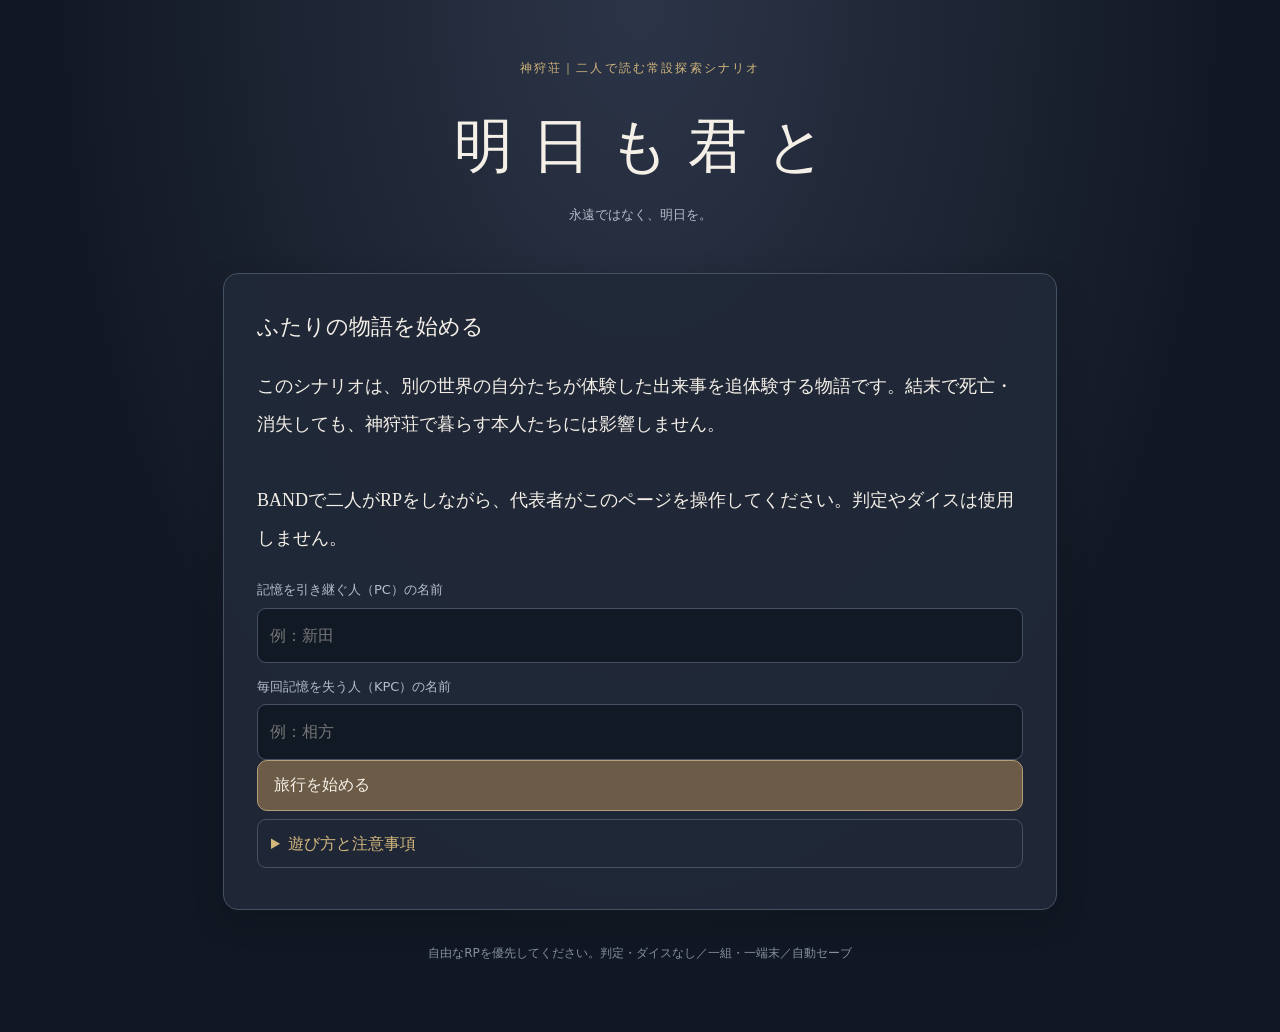
==== AshitaMoKimiTo/index.html @ 6ab19346 "Add files via upload" ====
<!doctype html><html lang="ja"><head><meta charset="utf-8"><meta name="viewport" content="width=device-width,initial-scale=1"><meta name="theme-color" content="#141923"><title>明日も君と｜神狩荘 常設シナリオ</title><link rel="stylesheet" href="style.css"></head><body><div class="shell"><header><span class="eyebrow">神狩荘｜二人で読む常設探索シナリオ</span><h1>明日も君と</h1><p class="tagline">永遠ではなく、明日を。</p></header><main id="app" aria-live="polite"></main><footer>自由なRPを優先してください。判定・ダイスなし／一組・一端末／自動セーブ</footer></div><script src="data.js"></script><script src="app.js"></script></body></html>
---- AshitaMoKimiTo/style.css ----
:root{color-scheme:dark;--bg:#121823;--panel:#202938;--panel2:#293444;--ink:#f4efe7;--muted:#b4bdc9;--edge:#445162;--gold:#d3b77c;--danger:#d3a0a3}*{box-sizing:border-box}body{margin:0;background:radial-gradient(ellipse at 50% 0,#2c3548,var(--bg) 65%);color:var(--ink);font-family:system-ui,-apple-system,"Hiragino Kaku Gothic ProN","Yu Gothic",sans-serif;line-height:1.85}.shell{max-width:870px;margin:auto;padding:28px 18px 50px}header{text-align:center;padding:24px 10px 30px}h1{font-family:serif;font-weight:500;letter-spacing:.32em;font-size:clamp(35px,7vw,59px);margin:10px 0 0;padding-left:.32em}.eyebrow{letter-spacing:.18em;font-size:12px;color:var(--gold)}.tagline{color:var(--muted);font-size:13px;margin:2px}.panel{background:rgba(32,41,56,.94);border:1px solid var(--edge);border-radius:15px;padding:clamp(18px,4vw,33px);margin:14px 0;box-shadow:0 10px 30px #080b1330}.panel.soft{background:#1b2431}.chapter{color:var(--gold);font-size:12px;letter-spacing:.1em}.story{white-space:pre-line;font-family:serif;font-size:clamp(15px,3vw,18px);line-height:2.1;min-height:90px;margin:21px 0}.muted,.fine{color:var(--muted)}.fine{font-size:12px}.row{display:flex;align-items:center;justify-content:space-between;gap:14px;flex-wrap:wrap}.stack{display:grid;gap:10px}.grid{display:grid;grid-template-columns:repeat(auto-fit,minmax(220px,1fr));gap:11px}.button,button{font:inherit;color:var(--ink);cursor:pointer;border:1px solid var(--edge);background:#303c4e;border-radius:10px;padding:12px 16px;text-align:left;line-height:1.55;transition:background .15s,border-color .15s}.button:hover,button:hover{background:#40506a;border-color:var(--gold)}button:disabled{opacity:.4;cursor:not-allowed}.primary{background:#6b5b47;border-color:#b39c78}.primary:hover{background:#836c4e}.danger{border-color:#945e68}.ghost{background:transparent}.full{width:100%}.small{padding:7px 12px;font-size:13px}label{display:block;font-size:13px;color:var(--muted);margin:12px 0 5px}input{width:100%;border:1px solid var(--edge);border-radius:9px;background:#111925;color:var(--ink);padding:12px;font:inherit}h2{font-size:22px;font-weight:500;margin:0 0 14px}h3{font-size:16px;margin:12px 0 7px}ul{padding-left:1.4em}.stats{display:flex;flex-wrap:wrap;gap:8px;margin-bottom:9px}.stat{background:#2b3543;border:1px solid var(--edge);border-radius:30px;padding:5px 12px;font-size:12px}.lily{width:min(240px,70vw);display:block;margin:auto}.divider{height:1px;background:var(--edge);margin:18px 0}.accordion{margin:8px 0;border:1px solid var(--edge);border-radius:9px;padding:9px 13px}summary{cursor:pointer;color:var(--gold)}.option{display:block;width:100%;margin:8px 0}.chosen{border-color:var(--gold)}.pill{border-radius:40px;color:#ded0b3;border:1px solid #867452;font-size:12px;padding:2px 9px}footer{text-align:center;color:#84909f;font-size:12px;padding:18px}.warning{border-left:3px solid var(--danger);padding:8px 14px;background:#4d303333}.toast{color:var(--gold);font-size:13px}.actions{display:flex;flex-wrap:wrap;gap:8px}.actions button{flex:1 1 160px;text-align:center}.hidden{display:none}#fileImport{display:none}@media(max-width:520px){.shell{padding:16px 12px 35px}.panel{padding:17px}.story{line-height:1.95}.actions button{flex-basis:100%}}
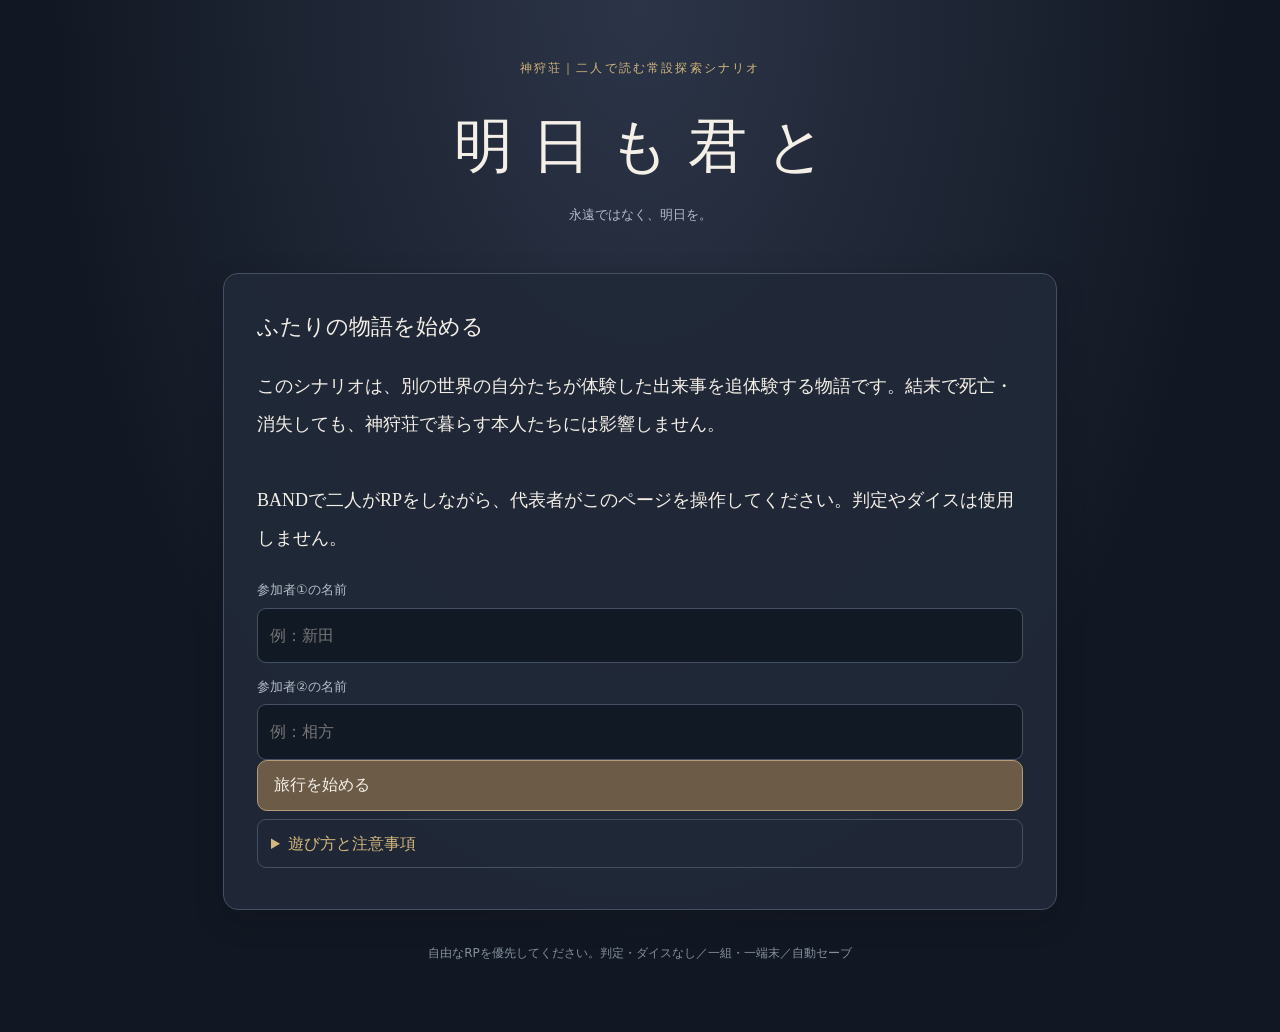
==== commit 123ecb21: "Add files via upload" ====
--- a/AshitaMoKimiTo/index.html
+++ b/AshitaMoKimiTo/index.html
@@ -1 +1,47 @@
-<!doctype html><html lang="ja"><head><meta charset="utf-8"><meta name="viewport" content="width=device-width,initial-scale=1"><meta name="theme-color" content="#141923"><title>明日も君と｜神狩荘 常設シナリオ</title><link rel="stylesheet" href="style.css"></head><body><div class="shell"><header><span class="eyebrow">神狩荘｜二人で読む常設探索シナリオ</span><h1>明日も君と</h1><p class="tagline">永遠ではなく、明日を。</p></header><main id="app" aria-live="polite"></main><footer>自由なRPを優先してください。判定・ダイスなし／一組・一端末／自動セーブ</footer></div><script src="data.js"></script><script src="app.js"></script></body></html>
+<!doctype html>
+<!--
+  画面の土台となるHTMLです。
+  本文・探索項目は data.js、進行は app.js、見た目は style.css で編集します。
+-->
+<!DOCTYPE html>
+<!-- 日本語のシナリオページ -->
+<html lang="ja">
+ <head>
+  <!-- 文字コード・スマホ表示・ページ情報 -->
+  <meta charset="utf-8"/>
+  <meta content="width=device-width,initial-scale=1" name="viewport"/>
+  <meta content="#141923" name="theme-color"/>
+  <title>
+   明日も君と｜神狩荘 常設シナリオ
+  </title>
+  <link href="style.css" rel="stylesheet"/>
+ </head>
+ <body>
+  <!-- アプリの外枠とタイトル -->
+  <div class="shell">
+   <header>
+    <span class="eyebrow">
+     神狩荘｜二人で読む常設探索シナリオ
+    </span>
+    <h1>
+     明日も君と
+    </h1>
+    <p class="tagline">
+     永遠ではなく、明日を。
+    </p>
+   </header>
+   <!-- JavaScript が現在のシーンをここへ描画します -->
+   <main aria-live="polite" id="app">
+   </main>
+   <footer>
+    自由なRPを優先してください。判定・ダイスなし／一組・一端末／自動セーブ
+   </footer>
+  </div>
+  <!-- シナリオ本文を先に読み込みます -->
+  <script src="data.js">
+  </script>
+  <!-- 画面描画・選択処理を読み込みます -->
+  <script src="app.js">
+  </script>
+ </body>
+</html>
--- a/AshitaMoKimiTo/style.css
+++ b/AshitaMoKimiTo/style.css
@@ -1 +1,319 @@
-:root{color-scheme:dark;--bg:#121823;--panel:#202938;--panel2:#293444;--ink:#f4efe7;--muted:#b4bdc9;--edge:#445162;--gold:#d3b77c;--danger:#d3a0a3}*{box-sizing:border-box}body{margin:0;background:radial-gradient(ellipse at 50% 0,#2c3548,var(--bg) 65%);color:var(--ink);font-family:system-ui,-apple-system,"Hiragino Kaku Gothic ProN","Yu Gothic",sans-serif;line-height:1.85}.shell{max-width:870px;margin:auto;padding:28px 18px 50px}header{text-align:center;padding:24px 10px 30px}h1{font-family:serif;font-weight:500;letter-spacing:.32em;font-size:clamp(35px,7vw,59px);margin:10px 0 0;padding-left:.32em}.eyebrow{letter-spacing:.18em;font-size:12px;color:var(--gold)}.tagline{color:var(--muted);font-size:13px;margin:2px}.panel{background:rgba(32,41,56,.94);border:1px solid var(--edge);border-radius:15px;padding:clamp(18px,4vw,33px);margin:14px 0;box-shadow:0 10px 30px #080b1330}.panel.soft{background:#1b2431}.chapter{color:var(--gold);font-size:12px;letter-spacing:.1em}.story{white-space:pre-line;font-family:serif;font-size:clamp(15px,3vw,18px);line-height:2.1;min-height:90px;margin:21px 0}.muted,.fine{color:var(--muted)}.fine{font-size:12px}.row{display:flex;align-items:center;justify-content:space-between;gap:14px;flex-wrap:wrap}.stack{display:grid;gap:10px}.grid{display:grid;grid-template-columns:repeat(auto-fit,minmax(220px,1fr));gap:11px}.button,button{font:inherit;color:var(--ink);cursor:pointer;border:1px solid var(--edge);background:#303c4e;border-radius:10px;padding:12px 16px;text-align:left;line-height:1.55;transition:background .15s,border-color .15s}.button:hover,button:hover{background:#40506a;border-color:var(--gold)}button:disabled{opacity:.4;cursor:not-allowed}.primary{background:#6b5b47;border-color:#b39c78}.primary:hover{background:#836c4e}.danger{border-color:#945e68}.ghost{background:transparent}.full{width:100%}.small{padding:7px 12px;font-size:13px}label{display:block;font-size:13px;color:var(--muted);margin:12px 0 5px}input{width:100%;border:1px solid var(--edge);border-radius:9px;background:#111925;color:var(--ink);padding:12px;font:inherit}h2{font-size:22px;font-weight:500;margin:0 0 14px}h3{font-size:16px;margin:12px 0 7px}ul{padding-left:1.4em}.stats{display:flex;flex-wrap:wrap;gap:8px;margin-bottom:9px}.stat{background:#2b3543;border:1px solid var(--edge);border-radius:30px;padding:5px 12px;font-size:12px}.lily{width:min(240px,70vw);display:block;margin:auto}.divider{height:1px;background:var(--edge);margin:18px 0}.accordion{margin:8px 0;border:1px solid var(--edge);border-radius:9px;padding:9px 13px}summary{cursor:pointer;color:var(--gold)}.option{display:block;width:100%;margin:8px 0}.chosen{border-color:var(--gold)}.pill{border-radius:40px;color:#ded0b3;border:1px solid #867452;font-size:12px;padding:2px 9px}footer{text-align:center;color:#84909f;font-size:12px;padding:18px}.warning{border-left:3px solid var(--danger);padding:8px 14px;background:#4d303333}.toast{color:var(--gold);font-size:13px}.actions{display:flex;flex-wrap:wrap;gap:8px}.actions button{flex:1 1 160px;text-align:center}.hidden{display:none}#fileImport{display:none}@media(max-width:520px){.shell{padding:16px 12px 35px}.panel{padding:17px}.story{line-height:1.95}.actions button{flex-basis:100%}}
+/* テーマカラーや背景色など、サイト全体の基本設定 */
+:root {
+  color-scheme:dark;
+  --bg:#121823;
+  --panel:#202938;
+  --panel2:#293444;
+  --ink:#f4efe7;
+  --muted:#b4bdc9;
+  --edge:#445162;
+  --gold:#d3b77c;
+  --danger:#d3a0a3
+}
+
+/* すべての要素に共通するサイズ計算 */
+* {
+  box-sizing:border-box
+}
+
+/* ページ全体の背景、文字色、基本フォント */
+body {
+  margin:0;
+  background:radial-gradient(ellipse at 50% 0,#2c3548,var(--bg) 65%);
+  color:var(--ink);
+  font-family:system-ui,-apple-system,"Hiragino Kaku Gothic ProN","Yu Gothic",sans-serif;
+  line-height:1.85
+}
+
+/* ゲーム画面の最大幅と余白 */
+.shell {
+  max-width:870px;
+  margin:auto;
+  padding:28px 18px 50px
+}
+
+/* タイトル周辺のデザイン */
+header {
+  text-align:center;
+  padding:24px 10px 30px
+}
+
+h1 {
+  font-family:serif;
+  font-weight:500;
+  letter-spacing:.32em;
+  font-size:clamp(35px,7vw,59px);
+  margin:10px 0 0;
+  padding-left:.32em
+}
+
+.eyebrow {
+  letter-spacing:.18em;
+  font-size:12px;
+  color:var(--gold)
+}
+
+.tagline {
+  color:var(--muted);
+  font-size:13px;
+  margin:2px
+}
+
+/* シーン本文を表示するカード */
+.panel {
+  background:rgba(32,41,56,.94);
+  border:1px solid var(--edge);
+  border-radius:15px;
+  padding:clamp(18px,4vw,33px);
+  margin:14px 0;
+  box-shadow:0 10px 30px #080b1330
+}
+
+.panel.soft {
+  background:#1b2431
+}
+
+.chapter {
+  color:var(--gold);
+  font-size:12px;
+  letter-spacing:.1em
+}
+
+/* 読み上げ文章の改行と文字組み */
+.story {
+  white-space:pre-line;
+  font-family:serif;
+  font-size:clamp(15px,3vw,18px);
+  line-height:2.1;
+  min-height:90px;
+  margin:21px 0
+}
+
+.muted,.fine {
+  color:var(--muted)
+}
+
+.fine {
+  font-size:12px
+}
+
+.row {
+  display:flex;
+  align-items:center;
+  justify-content:space-between;
+  gap:14px;
+  flex-wrap:wrap
+}
+
+.stack {
+  display:grid;
+  gap:10px
+}
+
+.grid {
+  display:grid;
+  grid-template-columns:repeat(auto-fit,minmax(220px,1fr));
+  gap:11px
+}
+
+.button,button {
+  font:inherit;
+  color:var(--ink);
+  cursor:pointer;
+  border:1px solid var(--edge);
+  background:#303c4e;
+  border-radius:10px;
+  padding:12px 16px;
+  text-align:left;
+  line-height:1.55;
+  transition:background .15s,border-color .15s
+}
+
+.button:hover,button:hover {
+  background:#40506a;
+  border-color:var(--gold)
+}
+
+button:disabled {
+  opacity:.4;
+  cursor:not-allowed
+}
+
+.primary {
+  background:#6b5b47;
+  border-color:#b39c78
+}
+
+.primary:hover {
+  background:#836c4e
+}
+
+.danger {
+  border-color:#945e68
+}
+
+.ghost {
+  background:transparent
+}
+
+.full {
+  width:100%
+}
+
+.small {
+  padding:7px 12px;
+  font-size:13px
+}
+
+label {
+  display:block;
+  font-size:13px;
+  color:var(--muted);
+  margin:12px 0 5px
+}
+
+input {
+  width:100%;
+  border:1px solid var(--edge);
+  border-radius:9px;
+  background:#111925;
+  color:var(--ink);
+  padding:12px;
+  font:inherit
+}
+
+h2 {
+  font-size:22px;
+  font-weight:500;
+  margin:0 0 14px
+}
+
+h3 {
+  font-size:16px;
+  margin:12px 0 7px
+}
+
+ul {
+  padding-left:1.4em
+}
+
+.stats {
+  display:flex;
+  flex-wrap:wrap;
+  gap:8px;
+  margin-bottom:9px
+}
+
+.stat {
+  background:#2b3543;
+  border:1px solid var(--edge);
+  border-radius:30px;
+  padding:5px 12px;
+  font-size:12px
+}
+
+/* 百合の花弁の表示サイズ */
+.lily {
+  width:min(240px,70vw);
+  display:block;
+  margin:auto
+}
+
+.divider {
+  height:1px;
+  background:var(--edge);
+  margin:18px 0
+}
+
+/* 探索先を展開する表示枠 */
+.accordion {
+  margin:8px 0;
+  border:1px solid var(--edge);
+  border-radius:9px;
+  padding:9px 13px
+}
+
+summary {
+  cursor:pointer;
+  color:var(--gold)
+}
+
+.option {
+  display:block;
+  width:100%;
+  margin:8px 0
+}
+
+.chosen {
+  border-color:var(--gold)
+}
+
+.pill {
+  border-radius:40px;
+  color:#ded0b3;
+  border:1px solid #867452;
+  font-size:12px;
+  padding:2px 9px
+}
+
+footer {
+  text-align:center;
+  color:#84909f;
+  font-size:12px;
+  padding:18px
+}
+
+.warning {
+  border-left:3px solid var(--danger);
+  padding:8px 14px;
+  background:#4d303333
+}
+
+.toast {
+  color:var(--gold);
+  font-size:13px
+}
+
+/* セーブ・リセット等のボタン配置 */
+.actions {
+  display:flex;
+  flex-wrap:wrap;
+  gap:8px
+}
+
+.actions button {
+  flex:1 1 160px;
+  text-align:center
+}
+
+.hidden {
+  display:none
+}
+
+#fileImport {
+  display:none
+}
+
+/* 画面幅が狭いスマホ向けの調整 */
+@media(max-width:520px) {
+/* ゲーム画面の最大幅と余白 */
+  .shell {
+  padding:16px 12px 35px
+}
+
+/* シーン本文を表示するカード */
+.panel {
+  padding:17px
+}
+
+/* 読み上げ文章の改行と文字組み */
+.story {
+  line-height:1.95
+}
+
+.actions button {
+  flex-basis:100%
+}
+
+
+}
